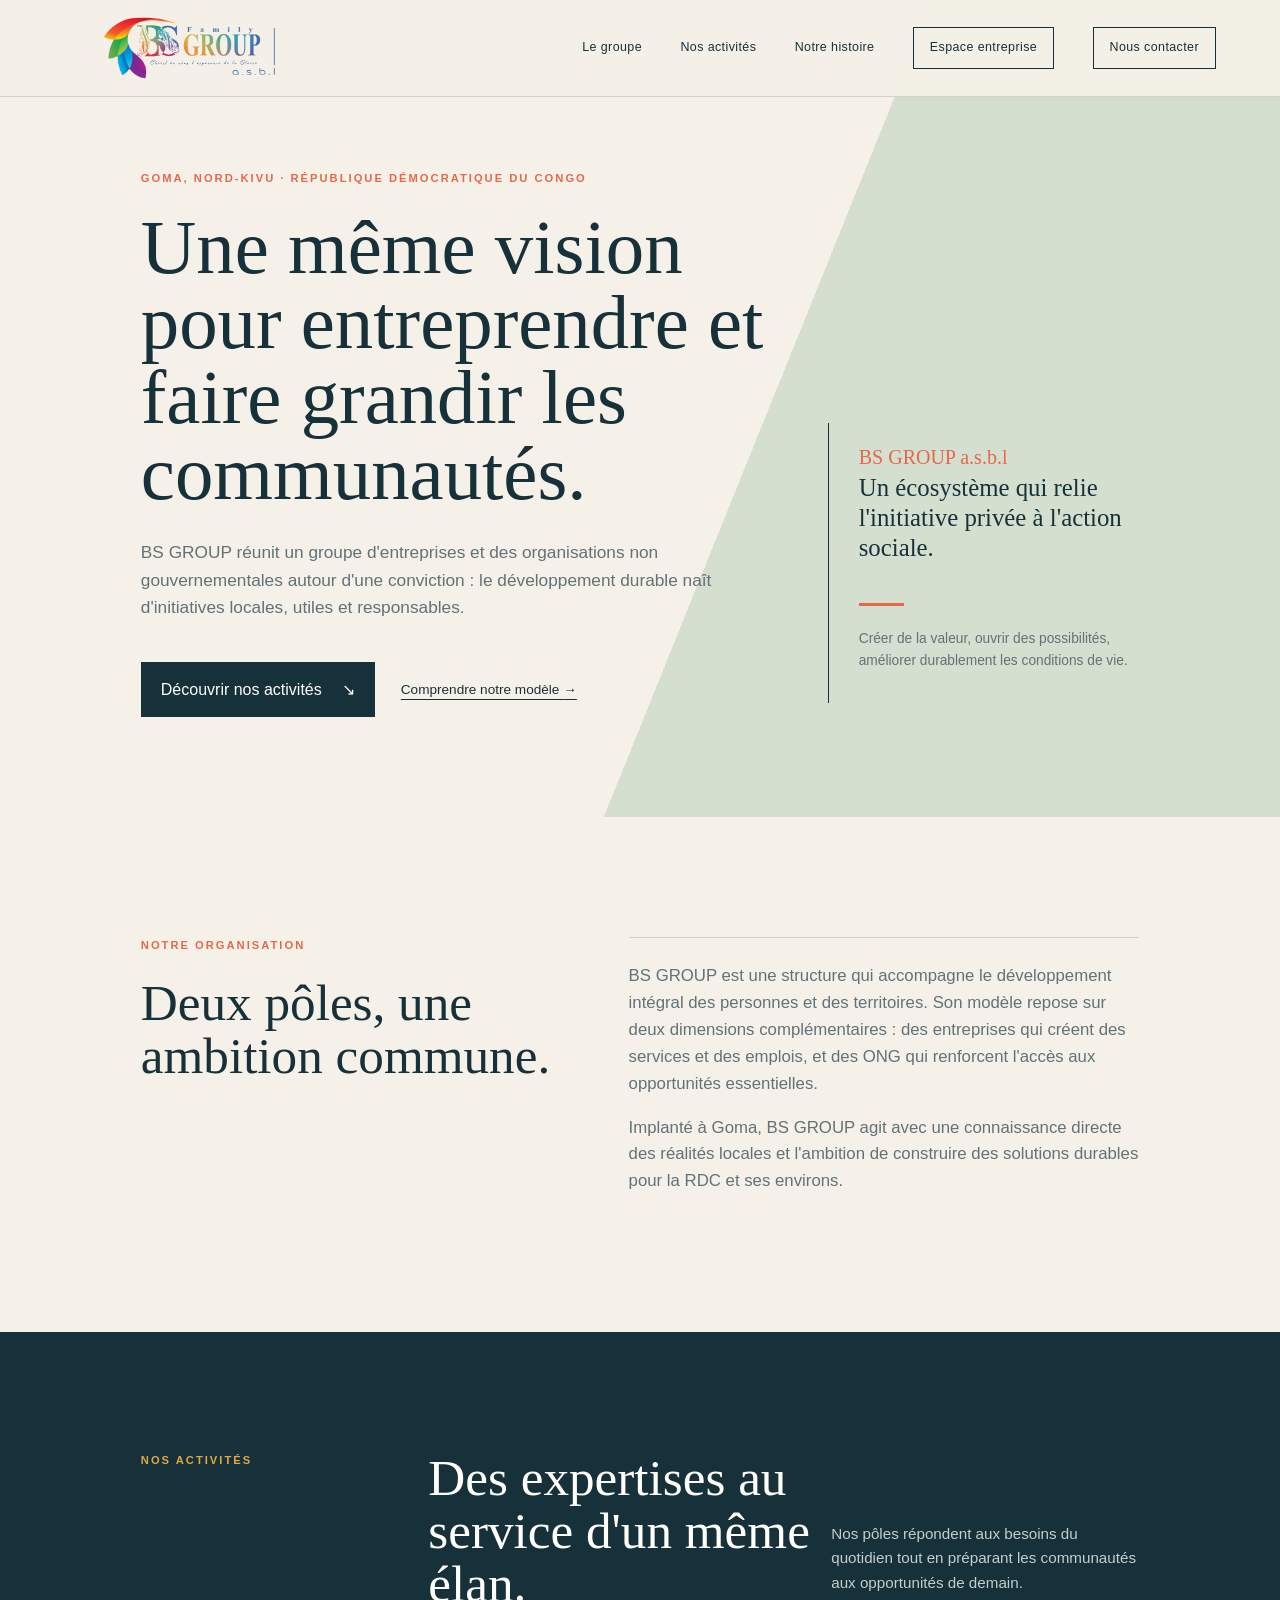
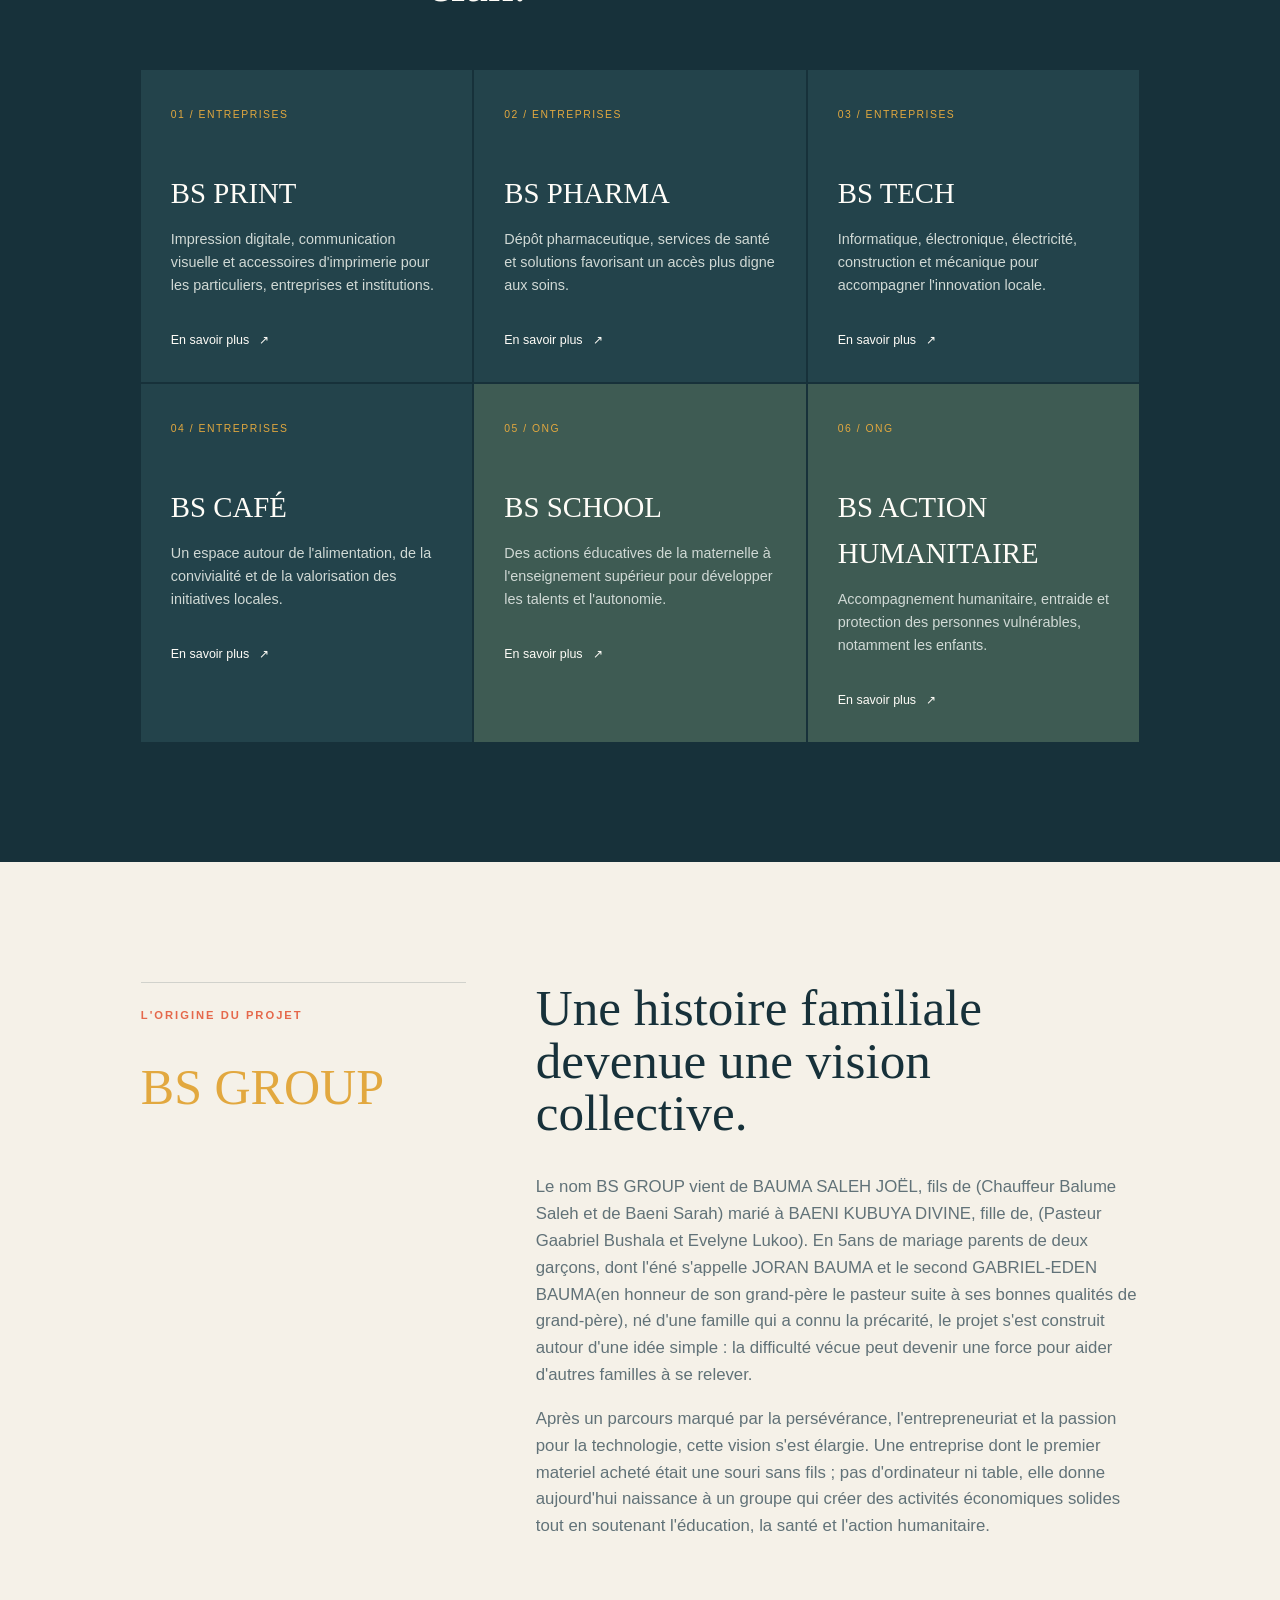
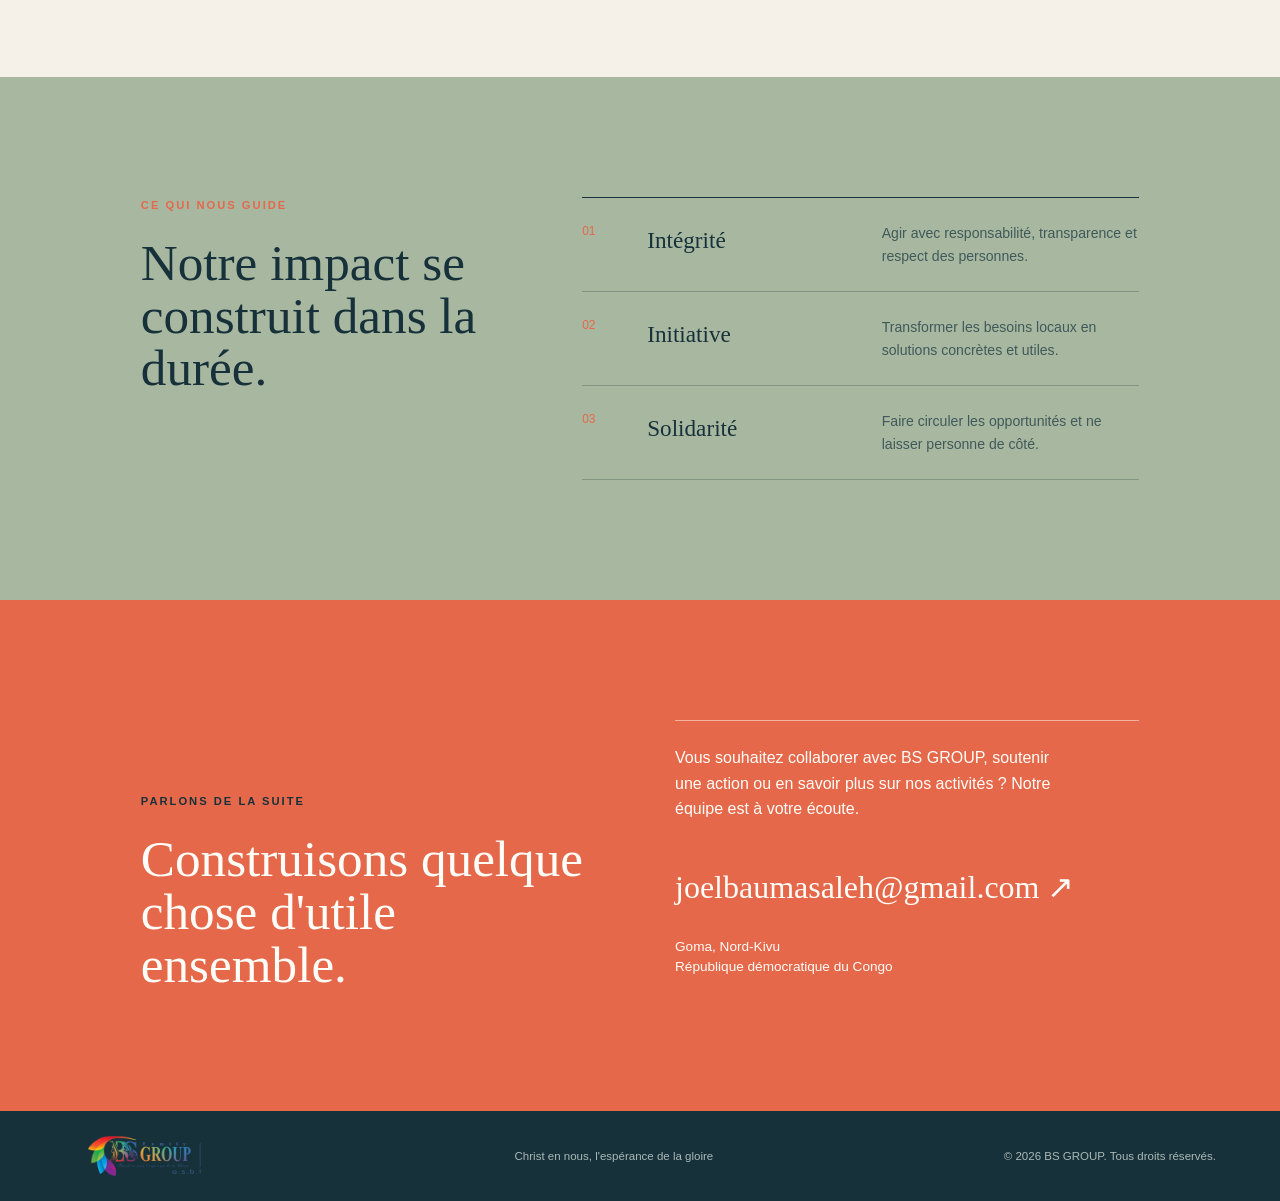
==== index.html @ 717a578d "Refresh mobile portal assets" ====
<!DOCTYPE html>
<html lang="fr">

<head>
  <meta charset="UTF-8">
  <meta name="viewport" content="width=device-width, initial-scale=1.0">
  <meta name="description" content="À Goma, BS GROUP a.s.b.l. réunit des entreprises et des ONG engagées dans l'entrepreneuriat, l'éducation, la santé et le développement communautaire en RDC.">
  <meta name="author" content="BS GROUP a.s.b.l.">
  <meta property="og:type" content="website">
  <meta property="og:locale" content="fr_CD">
  <meta property="og:site_name" content="BS GROUP a.s.b.l.">
  <meta property="og:title" content="BS GROUP a.s.b.l. à Goma | Entreprendre et agir">
  <meta property="og:description" content="Des entreprises et des ONG engagées dans l'entrepreneuriat, l'éducation, la santé et le développement communautaire à Goma et en RDC.">
  <title>BS GROUP a.s.b.l. à Goma | Christ en nous l'espérance de la gloire </title>
  <link rel="stylesheet" href="stylle.css">
</head>

<body>
  <header class="site-header">
    <a class="brand" href="#accueil" aria-label="BS GROUP a.s.b.l., accueil">
      <img class="brand-logo" src="./logo%20bs%20group%20asbl.png" alt="logo bs group asbl">
    </a>
    <nav class="site-nav" aria-label="Navigation principale">
      <a href="#groupe">Le groupe</a>
      <a href="#activites">Nos activités</a>
      <a href="#histoire">Notre histoire</a>
      <a href="stock.html?v=6b68643" class="nav-cta">Espace entreprise</a>
      <a href="#contact" class="nav-cta">Nous contacter</a>
    </nav>
  </header>

  <main>
    <section class="hero" id="accueil">
      <div class="hero-content">
        <p class="eyebrow">Goma, Nord-Kivu · République démocratique du Congo</p>
        <h1>Une même vision pour entreprendre et faire grandir les communautés.</h1>
        <p class="hero-intro">BS GROUP réunit un groupe d'entreprises et des organisations non gouvernementales autour d'une conviction : le développement durable naît d'initiatives locales, utiles et responsables.</p>
        <div class="hero-actions">
          <a class="button button-primary" href="#activites">Découvrir nos activités <span aria-hidden="true">↘</span></a>
          <a class="text-link" href="#groupe">Comprendre notre modèle <span aria-hidden="true">→</span></a>
        </div>
      </div>
      <div class="hero-aside" aria-label="Présentation de BS GROUP">
        <span class="hero-number">BS GROUP a.s.b.l</span>
        <p>Un écosystème qui relie l'initiative privée à l'action sociale.</p>
        <span class="hero-line"></span>
        <p class="hero-aside-small">Créer de la valeur, ouvrir des possibilités, améliorer durablement les conditions de vie.</p>
      </div>
    </section>

    <section class="intro section" id="groupe">
      <div class="section-heading">
        <p class="eyebrow">Notre organisation</p>
        <h2>Deux pôles, une ambition commune.</h2>
      </div>
      <div class="intro-copy">
        <p>BS GROUP est une structure qui accompagne le développement intégral des personnes et des territoires. Son modèle repose sur deux dimensions complémentaires : des entreprises qui créent des services et des emplois, et des ONG qui renforcent l'accès aux opportunités essentielles.</p>
        <p>Implanté à Goma, BS GROUP agit avec une connaissance directe des réalités locales et l'ambition de construire des solutions durables pour la RDC et ses environs.</p>
      </div>
    </section>

    <section class="activities section" id="activites">
      <div class="section-heading section-heading-wide">
        <p class="eyebrow">Nos activités</p>
        <h2>Des expertises au service d'un même élan.</h2>
        <p>Nos pôles répondent aux besoins du quotidien tout en préparant les communautés aux opportunités de demain.</p>
      </div>
      <div class="activity-grid">
        <details class="activity-card business-card">
          <summary><span class="card-index">01 / ENTREPRISES</span><h3>BS PRINT</h3><p>Impression digitale, communication visuelle et accessoires d'imprimerie pour les particuliers, entreprises et institutions.</p><span class="details-toggle">En savoir plus <span aria-hidden="true">↗</span></span></summary>
          <div class="card-details">
            <ul class="card-meta">
              <li><strong>Clients</strong><span>Particuliers, PME, institutions</span></li>
              <li><strong>Services</strong><span>Flyers, cartes, impressions sur mesure</span></li>
              <li><strong>Valeur</strong><span>Un service rapide et accessible localement</span></li>
            </ul>
          </div>
        </details>

        <details class="activity-card business-card">
          <summary><span class="card-index">02 / ENTREPRISES</span><h3>BS PHARMA</h3><p>Dépôt pharmaceutique, services de santé et solutions favorisant un accès plus digne aux soins.</p><span class="details-toggle">En savoir plus <span aria-hidden="true">↗</span></span></summary>
          <div class="card-details">
            <ul class="card-meta">
              <li><strong>Mission</strong><span>Renforcer l'accès aux produits de santé</span></li>
              <li><strong>Public</strong><span>Collectivités, patients, professionnels</span></li>
              <li><strong>Impact</strong><span>Une meilleure disponibilité et qualité de service</span></li>
            </ul>
          </div>
        </details>

        <details class="activity-card business-card">
          <summary><span class="card-index">03 / ENTREPRISES</span><h3>BS TECH</h3><p>Informatique, électronique, électricité, construction et mécanique pour accompagner l'innovation locale.</p><span class="details-toggle">En savoir plus <span aria-hidden="true">↗</span></span></summary>
          <div class="card-details">
            <ul class="card-meta">
              <li><strong>Expertise</strong><span>Maintenance, installation et solutions techniques</span></li>
              <li><strong>Domaines</strong><span>Électricité, mécanique, numérique, bâtiment</span></li>
              <li><strong>Objectif</strong><span>Renforcer la capacité locale de production</span></li>
            </ul>
          </div>
        </details>

        <details class="activity-card business-card">
          <summary><span class="card-index">04 / ENTREPRISES</span><h3>BS CAFÉ</h3><p>Un espace autour de l'alimentation, de la convivialité et de la valorisation des initiatives locales.</p><span class="details-toggle">En savoir plus <span aria-hidden="true">↗</span></span></summary>
          <div class="card-details">
            <ul class="card-meta">
              <li><strong>Ambiance</strong><span>Lieu de rencontre et d'échange</span></li>
              <li><strong>Focus</strong><span>Produits locaux, service de qualité, accueil</span></li>
              <li><strong>Effet</strong><span>Créer un lien social autour de la communauté</span></li>
            </ul>
          </div>
        </details>

        <details class="activity-card ngo-card">
          <summary><span class="card-index">05 / ONG</span><h3>BS SCHOOL</h3><p>Des actions éducatives de la maternelle à l'enseignement supérieur pour développer les talents et l'autonomie.</p><span class="details-toggle">En savoir plus <span aria-hidden="true">↗</span></span></summary>
          <div class="card-details">
            <ul class="card-meta">
              <li><strong>Public</strong><span>Élèves, étudiants, familles, enseignants</span></li>
              <li><strong>Niveau</strong><span>De la maternelle à l'université</span></li>
              <li><strong>Vision</strong><span>Former des talents utiles à la communauté</span></li>
            </ul>
          </div>
        </details>

        <details class="activity-card ngo-card">
          <summary><span class="card-index">06 / ONG</span><h3>BS ACTION HUMANITAIRE</h3><p>Accompagnement humanitaire, entraide et protection des personnes vulnérables, notamment les enfants.</p><span class="details-toggle">En savoir plus <span aria-hidden="true">↗</span></span></summary>
          <div class="card-details">
            <ul class="card-meta">
              <li><strong>Appui</strong><span>Protection, aide sociale, soutien concret</span></li>
              <li><strong>Cible</strong><span>Familles vulnérables, enfants et personnes en besoin</span></li>
              <li><strong>Engagement</strong><span>Une réponse locale, humaine et durable</span></li>
            </ul>
          </div>
        </details>
      </div>
    </section>

    <section class="story section" id="histoire">
      <div class="story-label"><p class="eyebrow">L'origine du projet</p><span class="story-year">BS GROUP</span></div>
      <div class="story-content">
        <h2>Une histoire familiale devenue une vision collective.</h2>
        <p>Le nom BS GROUP vient de BAUMA SALEH JOËL, fils de (Chauffeur Balume Saleh et de Baeni Sarah) marié à BAENI KUBUYA DIVINE, fille de, (Pasteur Gaabriel Bushala et Evelyne Lukoo). En 5ans de mariage parents de deux garçons, dont l'éné s'appelle JORAN BAUMA et le second GABRIEL-EDEN BAUMA(en honneur de son grand-père le pasteur suite à ses bonnes qualités de grand-père), né d'une famille qui a connu la précarité, le projet s'est construit autour d'une idée simple : la difficulté vécue peut devenir une force pour aider d'autres familles à se relever.</p>
        <p>Après un parcours marqué par la persévérance, l'entrepreneuriat et la passion pour la technologie, cette vision s'est élargie. Une entreprise dont le premier materiel acheté était une souri sans fils ; pas d'ordinateur ni table, elle donne aujourd'hui naissance à un groupe qui créer des activités économiques solides tout en soutenant l'éducation, la santé et l'action humanitaire.</p>
      </div>
    </section>

    <section class="values section">
      <div class="section-heading"><p class="eyebrow">Ce qui nous guide</p><h2>Notre impact se construit dans la durée.</h2></div>
      <div class="values-list">
        <div><span>01</span><h3>Intégrité</h3><p>Agir avec responsabilité, transparence et respect des personnes.</p></div>
        <div><span>02</span><h3>Initiative</h3><p>Transformer les besoins locaux en solutions concrètes et utiles.</p></div>
        <div><span>03</span><h3>Solidarité</h3><p>Faire circuler les opportunités et ne laisser personne de côté.</p></div>
      </div>
    </section>

    <section class="contact section" id="contact">
      <div><p class="eyebrow">Parlons de la suite</p><h2>Construisons quelque chose d'utile ensemble.</h2></div>
      <div class="contact-details"><p>Vous souhaitez collaborer avec BS GROUP, soutenir une action ou en savoir plus sur nos activités ? Notre équipe est à votre écoute.</p><a class="contact-email" href="https://mail.google.com/mail/?view=cm&amp;fs=1&amp;to=joelbaumasaleh%40gmail.com" target="_blank" rel="noopener">joelbaumasaleh@gmail.com <span aria-hidden="true">↗</span></a><p class="contact-location">Goma, Nord-Kivu<br>République démocratique du Congo</p></div>
    </section>
  </main>

  <footer class="site-footer">
    <img class="footer-logo" src="./logo%20bs%20group%20asbl.png" alt="BS GROUP a.s.b.l.">
    <p>Christ en nous, l'espérance de la gloire</p>
    <p>© 2026 BS GROUP. Tous droits réservés.</p>
  </footer> 
  <script type="application/ld+json">
    {
      "@context": "https://schema.org",
      "@type": "NGO",
      "name": "BS GROUP a.s.b.l.",
      "description": "Organisation basée à Goma, engagée dans l'entrepreneuriat, l'éducation, la santé et le développement communautaire en RDC.",
      "email": "contact@bsgroup.cd",
      "address": {
        "@type": "PostalAddress",
        "addressLocality": "Goma",
        "addressRegion": "Nord-Kivu",
        "addressCountry": "CD"
      }
    }
  </script>
</body>

</html>
---- stylle.css ----
:root {
  --ink: #17313a;
  --muted: #617278;
  --paper: #f5f1e8;
  --white: #fffdf8;
  --coral: #e5684b;
  --gold: #e2a83f;
  --sage: #a8b8a0;
  --line: rgba(23, 49, 58, 0.16);
  --serif: Georgia, 'Times New Roman', serif;
  --sans: 'Trebuchet MS', 'Segoe UI', sans-serif;
}
* { box-sizing: border-box; }
html { scroll-behavior: smooth; }
body { margin: 0; background: var(--paper); color: var(--ink); font-family: var(--sans); line-height: 1.6; }
a { color: inherit; }
.site-header { align-items: center; background: rgba(245, 241, 232, 0.96); border-bottom: 1px solid var(--line); display: flex; justify-content: space-between; padding: 16px clamp(22px, 5vw, 76px); position: absolute; top: 0; width: 100%; z-index: 10; }
.brand { display: inline-flex; text-decoration: none; }
.brand-logo { display: block; height: 64px; object-fit: contain; width: min(250px, 38vw); }
.site-nav { align-items: center; display: flex; gap: clamp(17px, 3vw, 42px); }
.site-nav a { font-size: 0.78rem; letter-spacing: 0.4px; text-decoration: none; }
.site-nav a:hover, .text-link:hover, .activity-card a:hover { color: var(--coral); }
.nav-cta { border: 1px solid var(--ink); padding: 10px 16px; }
.hero { align-items: end; background: linear-gradient(112deg, var(--paper) 0 58%, #d5dfd0 58% 100%); display: grid; gap: 40px; grid-template-columns: minmax(0, 1.35fr) minmax(230px, 0.65fr); min-height: 720px; padding: 170px clamp(22px, 11vw, 170px) 100px; }
.hero-content { max-width: 720px; }
.eyebrow { color: var(--coral); font-size: 0.7rem; font-weight: bold; letter-spacing: 2px; margin: 0 0 22px; text-transform: uppercase; }
h1, h2, h3, p { margin-top: 0; }
h1, h2, h3 { font-family: var(--serif); font-weight: normal; }
h1 { font-size: clamp(3.1rem, 6vw, 6.3rem); line-height: 0.98; margin-bottom: 28px; max-width: 780px; }
.hero-intro { color: var(--muted); font-size: 1.08rem; max-width: 600px; }
.hero-actions { align-items: center; display: flex; flex-wrap: wrap; gap: 26px; margin-top: 40px; }
.button { display: inline-flex; gap: 20px; padding: 15px 20px; text-decoration: none; }
.button-primary { background: var(--ink); color: var(--white); }
.button-primary:hover { background: var(--coral); }
.text-link { font-size: 0.85rem; text-underline-offset: 5px; }
.hero-aside { border-left: 1px solid var(--ink); margin-bottom: 14px; padding: 18px 0 18px 30px; }
.hero-number { color: var(--coral); font-family: var(--serif); font-size: 20px; }
.hero-aside p { font-family: var(--serif); font-size: 1.55rem; line-height: 1.2; max-width: 270px; }
.hero-line { background: var(--coral); display: block; height: 3px; margin: 40px 0 22px; width: 45px; }
.hero-aside .hero-aside-small { color: var(--muted); font-family: var(--sans); font-size: 0.86rem; line-height: 1.6; }
.section { padding: 120px clamp(22px, 11vw, 170px); }
.intro { display: grid; gap: 70px; grid-template-columns: minmax(250px, 0.9fr) minmax(0, 1.1fr); }
.section-heading h2, .story h2, .contact h2 { font-size: clamp(2.5rem, 4vw, 4.4rem); line-height: 1.03; margin-bottom: 0; }
.intro-copy { border-top: 1px solid var(--line); padding-top: 25px; }
.intro-copy p { color: var(--muted); font-size: 1.05rem; max-width: 580px; }
.activities { background: var(--ink); color: var(--white); }
.section-heading-wide { display: grid; gap: 18px; grid-template-columns: 0.7fr 1fr 0.8fr; margin-bottom: 60px; }
.section-heading-wide .eyebrow { color: var(--gold); }
.section-heading-wide h2 { font-size: clamp(2.2rem, 4vw, 4rem); }
.section-heading-wide > p:last-child { align-self: end; color: #c4cecb; font-size: 0.95rem; }
.activity-grid { display: grid; gap: 2px; grid-template-columns: repeat(3, 1fr); }
.activity-card { min-height: 290px; padding: 30px; transition: transform 180ms ease; }
.activity-card:hover { transform: translateY(-6px); }
.business-card { background: #23434b; }
.ngo-card { background: #3e5b53; }
.card-index { color: var(--gold); font-size: 0.65rem; letter-spacing: 1.5px; }
.activity-card h3 { font-size: 1.8rem; margin: 44px 0 12px; }
.activity-card p { color: #d0d9d5; font-size: 0.9rem; max-width: 280px; }
.activity-card summary { cursor: pointer; list-style: none; }
.activity-card summary::-webkit-details-marker { display: none; }
.activity-card summary { display: block; }
.details-toggle { color: var(--white); display: inline-flex; font-size: 0.78rem; gap: 10px; margin-top: 20px; text-decoration: none; }
.card-details { margin-top: 22px; }
.card-meta { list-style: none; margin: 0; padding: 0; display: grid; gap: 10px; }
.card-meta li { display: grid; gap: 3px; }
.card-meta strong { color: var(--white); font-size: 0.68rem; letter-spacing: 0.12em; text-transform: uppercase; }
.card-meta span { color: #dfe8e5; font-size: 0.8rem; line-height: 1.5; }
.business-login { align-items: center; border: 1px solid rgba(255, 253, 248, 0.55); color: var(--white); display: inline-flex; font-size: 0.78rem; gap: 12px; margin-top: 24px; padding: 9px 12px; text-decoration: none; }
.business-login:hover { background: var(--white); color: var(--ink); }
.business-login:focus-visible { outline: 2px solid var(--gold); outline-offset: 3px; }
.story { display: grid; gap: 70px; grid-template-columns: 0.7fr 1.3fr; }
.story-label { border-top: 1px solid var(--line); padding-top: 24px; }
.story-year { color: var(--gold); font-family: var(--serif); font-size: 50PX; }
.story-content { max-width: 700px; }
.story-content h2 { margin-bottom: 34px; }
.story-content p { color: var(--muted); font-size: 1.05rem; }
.values { background: var(--sage); display: grid; gap: 70px; grid-template-columns: 0.8fr 1.2fr; }
.values-list { border-top: 1px solid var(--ink); }
.values-list > div { align-items: start; border-bottom: 1px solid rgba(23, 49, 58, 0.25); display: grid; gap: 20px; grid-template-columns: 45px 1fr 1.2fr; padding: 24px 0; }
.values-list span { color: var(--coral); font-size: 0.75rem; }
.values-list h3 { font-size: 1.45rem; margin: 0; }
.values-list p { color: #40595a; font-size: 0.88rem; margin: 0; }
.contact { align-items: end; background: var(--coral); color: var(--white); display: grid; gap: 70px; grid-template-columns: 1fr 1fr; }
.contact .eyebrow { color: var(--ink); }
.contact h2 { max-width: 570px; }
.contact-details { border-top: 1px solid rgba(255, 253, 248, 0.5); padding-top: 24px; }
.contact-details > p:first-child { max-width: 400px; }
.contact-email { display: inline-block; font-family: var(--serif); font-size: clamp(1.3rem, 2.5vw, 2.1rem); margin: 24px 0; text-decoration: none; }
.contact-location { font-size: 0.85rem; line-height: 1.5; }
.site-footer { align-items: center; background: var(--ink); color: var(--white); display: flex; gap: 40px; justify-content: space-between; padding: 24px clamp(22px, 5vw, 76px); }
.footer-logo { display: block; height: 42px; object-fit: contain; width: 160px; }
.site-footer p { color: #aab9b7; font-size: 0.72rem; margin: 0; }
@media (max-width: 800px) {
  .site-header { align-items: flex-start; flex-direction: column; gap: 18px; padding: 18px 22px; position: relative; }
  .brand-logo { height: 58px; width: min(280px, 82vw); }
  .site-nav { flex-wrap: wrap; gap: 12px 20px; }
  .nav-cta { padding: 7px 10px; }
  .hero { background: var(--paper); display: block; min-height: auto; padding: 90px 22px 80px; }
  h1 { font-size: clamp(3rem, 15vw, 5rem); }
  .hero-aside { margin-top: 70px; }
  .section { padding: 80px 22px; }
  .intro, .story, .values, .contact { display: block; }
  .intro-copy, .story-content, .values-list, .contact-details { margin-top: 45px; }
  .section-heading-wide { display: block; margin-bottom: 40px; }
  .section-heading-wide > p:last-child { margin-top: 24px; }
  .activity-grid { grid-template-columns: 1fr; }
  .activity-card { min-height: 250px; }
  .values-list > div { grid-template-columns: 38px 1fr; }
  .values-list p { grid-column: 2; }
  .contact-details { padding-bottom: 10px; }
  .site-footer { align-items: flex-start; flex-direction: column; gap: 16px; }
}
@media (prefers-reduced-motion: reduce) {
  html { scroll-behavior: auto; }
  .activity-card { transition: none; }
}
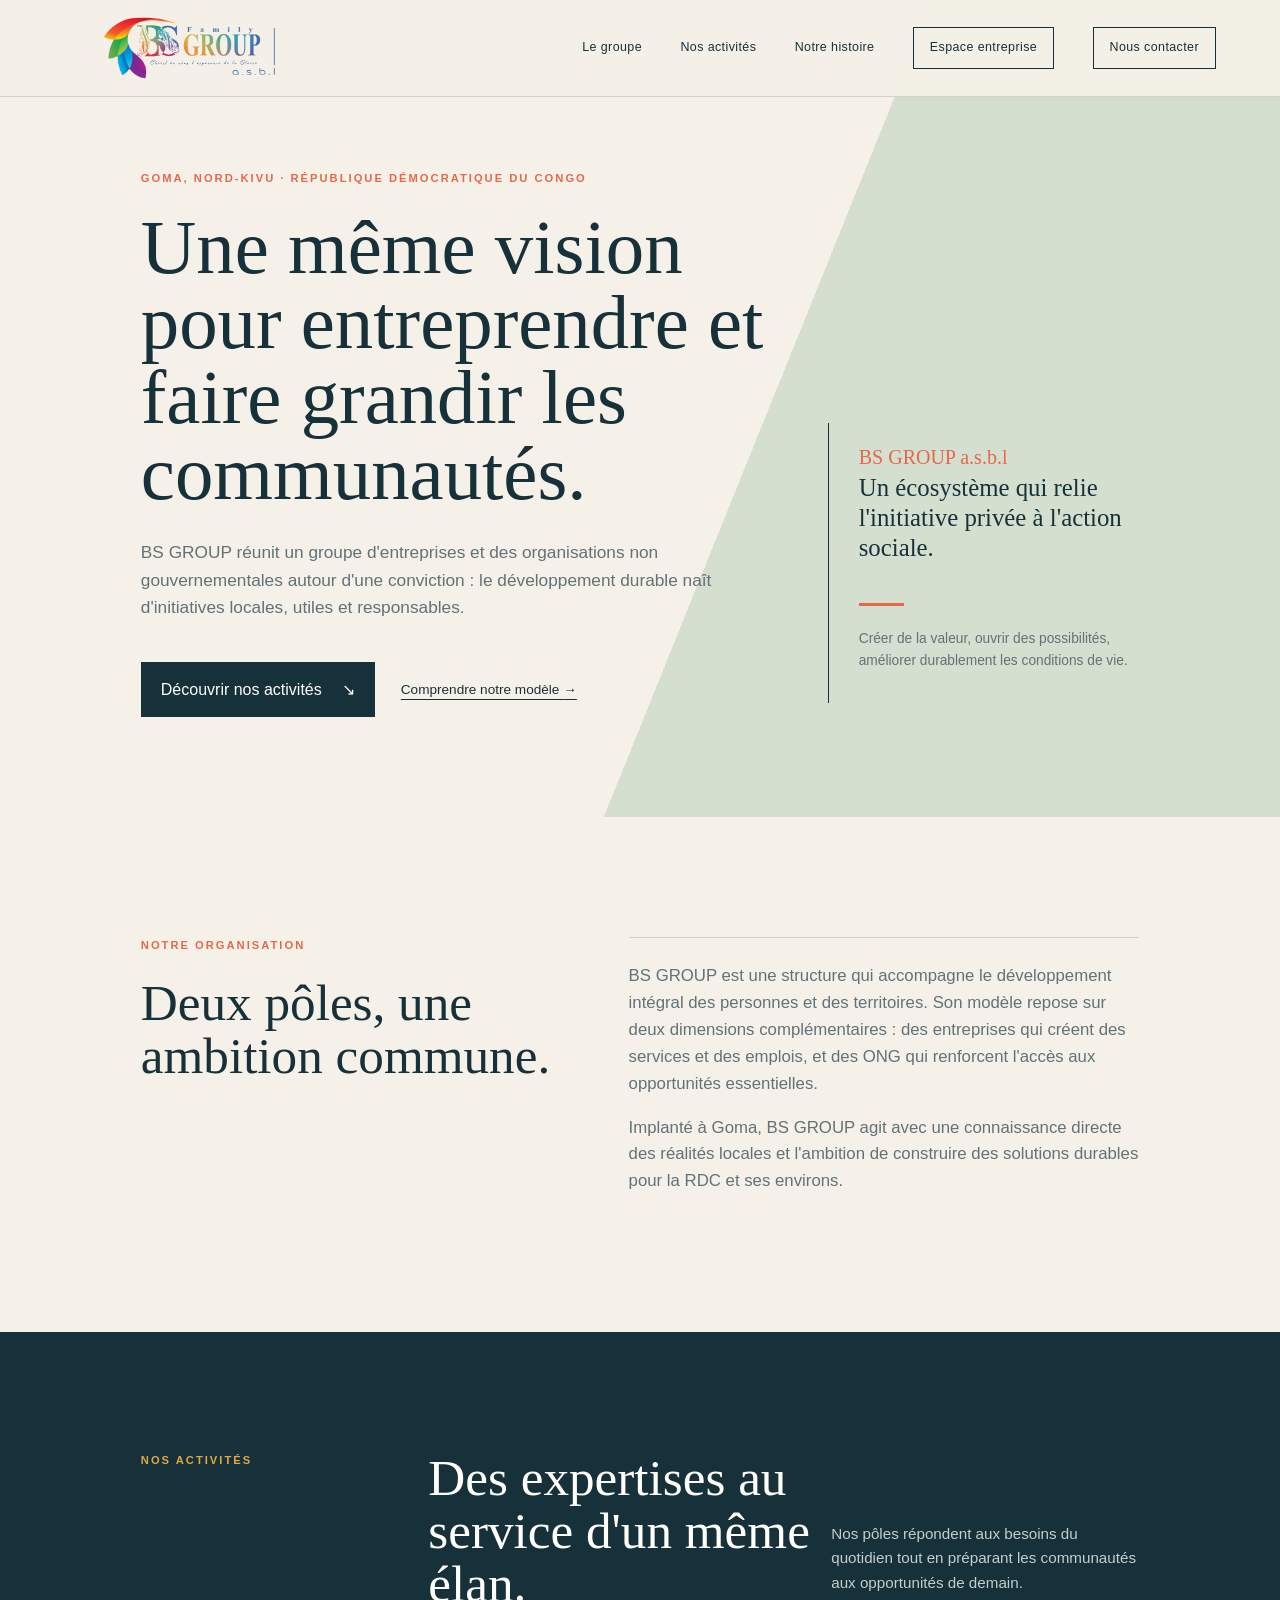
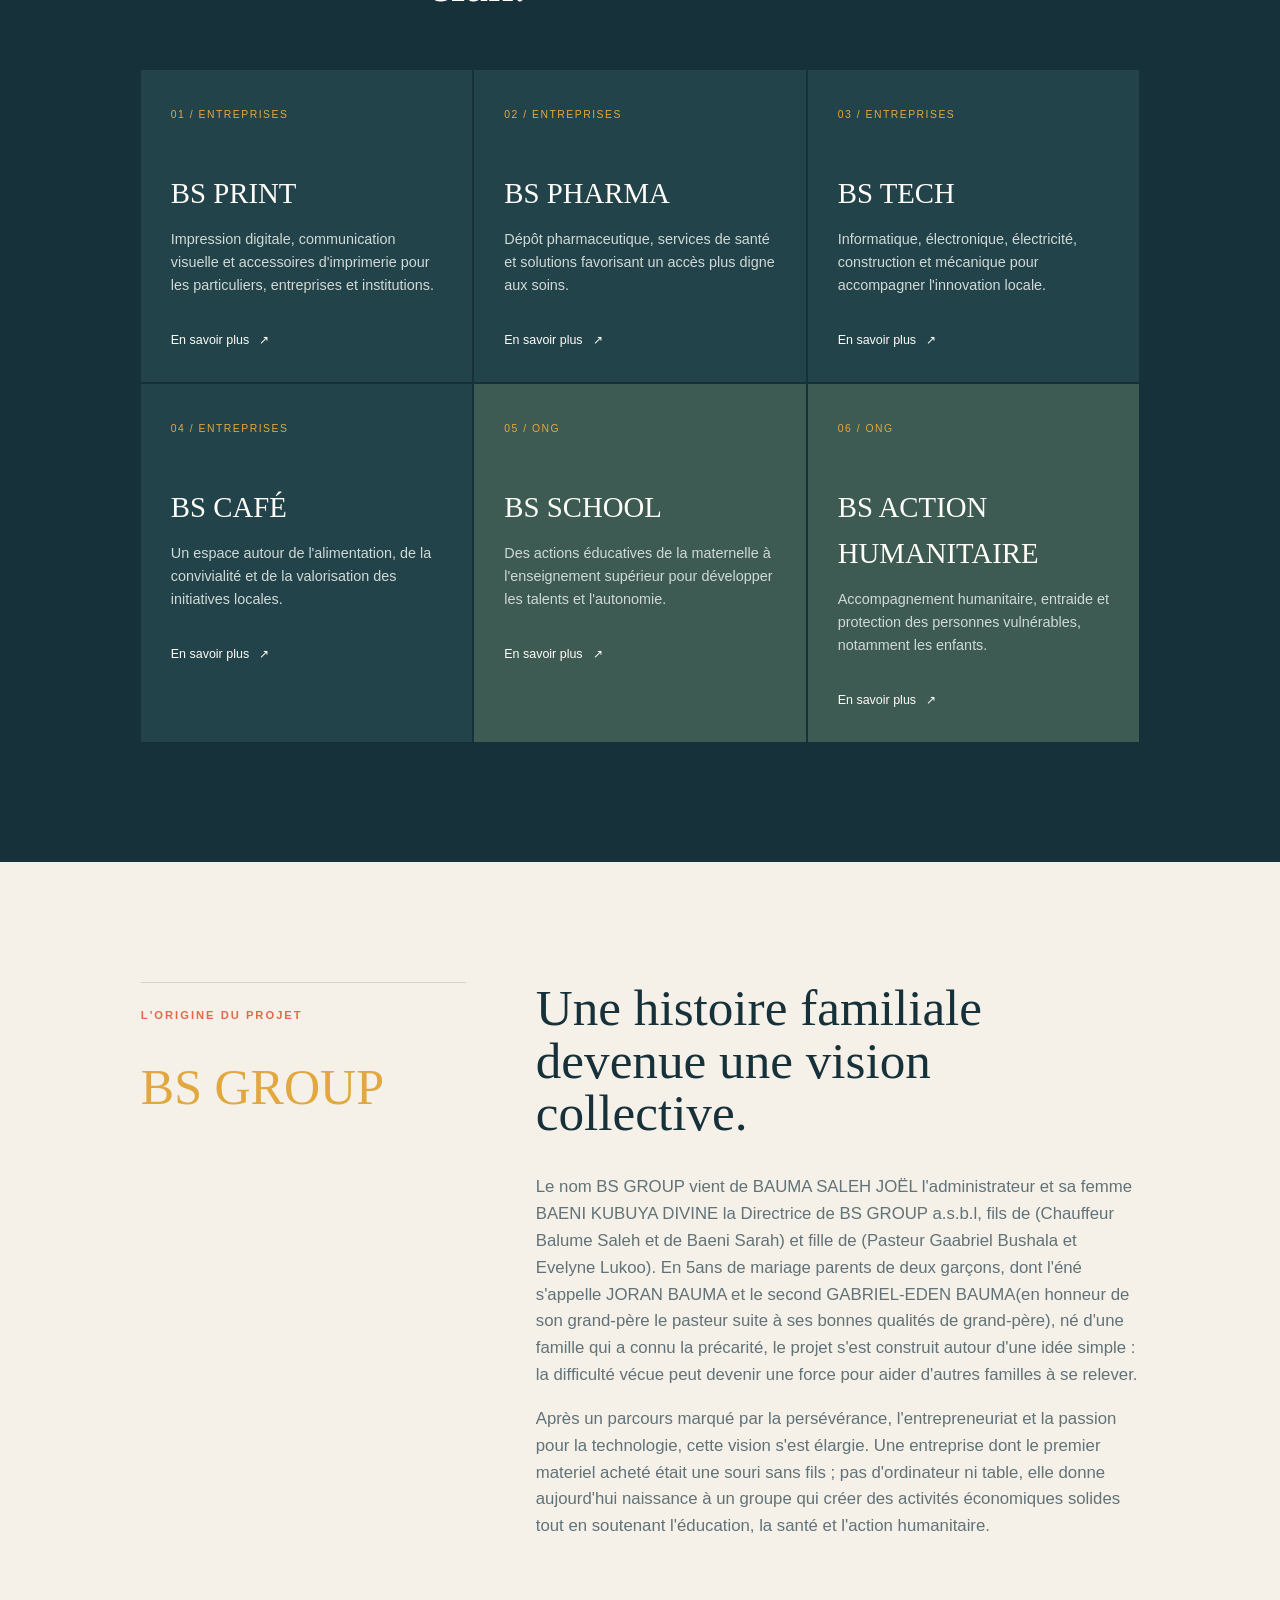
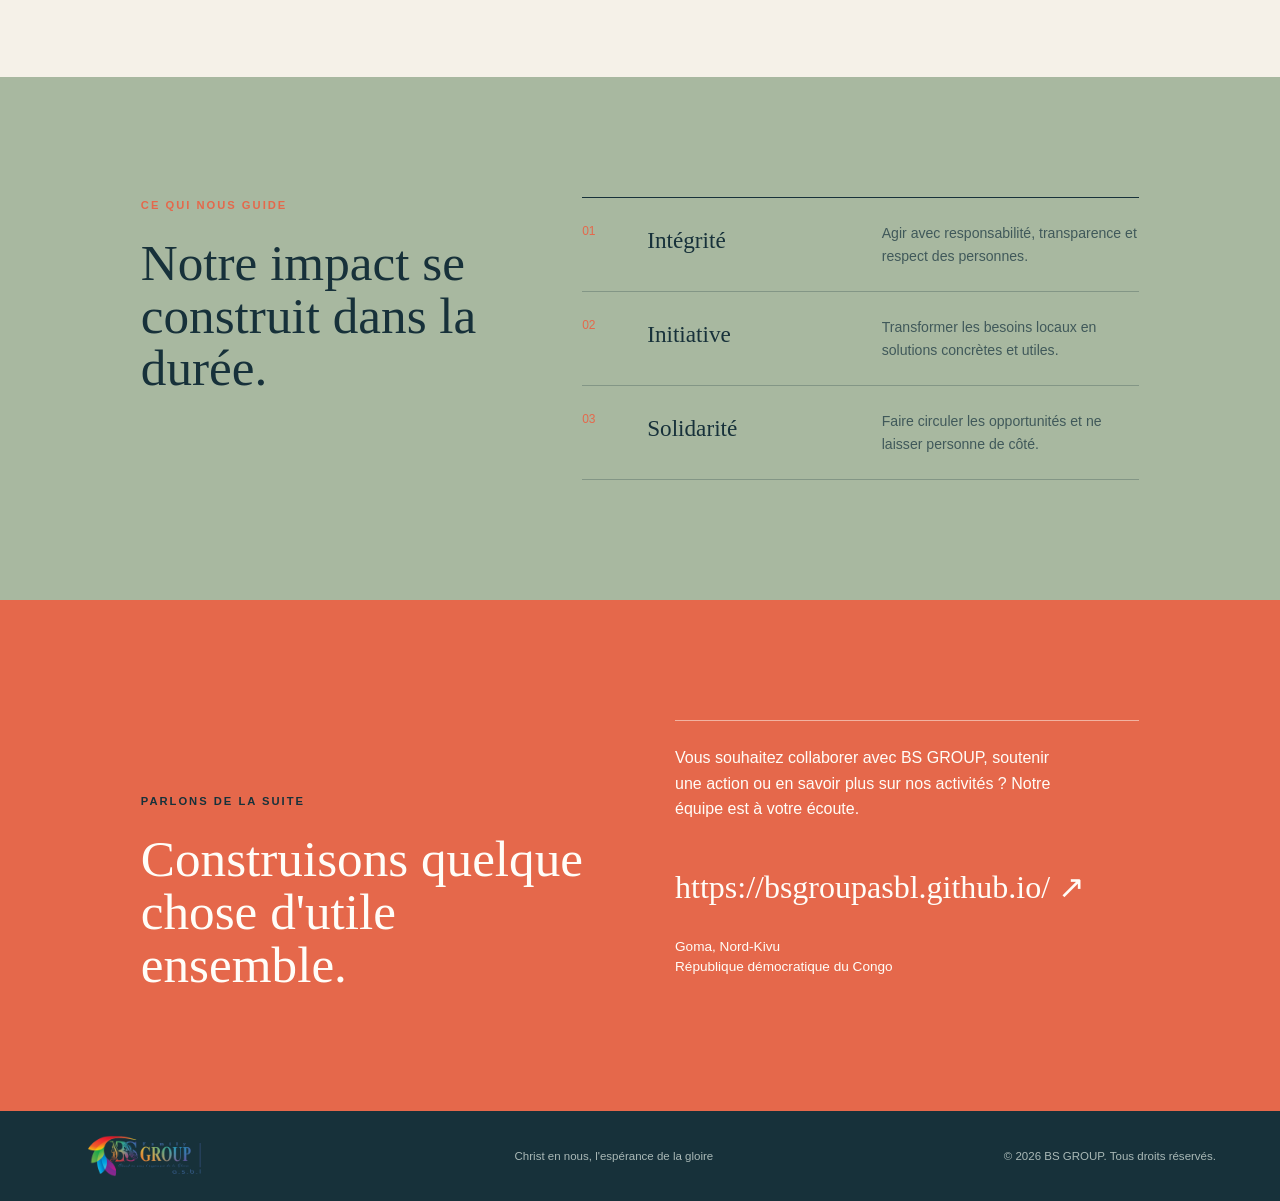
==== commit a09c6925: "Update index.html" ====
--- a/index.html
+++ b/index.html
@@ -24,7 +24,7 @@
       <a href="#groupe">Le groupe</a>
       <a href="#activites">Nos activités</a>
       <a href="#histoire">Notre histoire</a>
-      <a href="stock.html?v=6b68643" class="nav-cta">Espace entreprise</a>
+      <a href="stock.html?v=prenom-nom-2" class="nav-cta">Espace entreprise</a>
       <a href="#contact" class="nav-cta">Nous contacter</a>
     </nav>
   </header>
@@ -138,7 +138,7 @@
       <div class="story-label"><p class="eyebrow">L'origine du projet</p><span class="story-year">BS GROUP</span></div>
       <div class="story-content">
         <h2>Une histoire familiale devenue une vision collective.</h2>
-        <p>Le nom BS GROUP vient de BAUMA SALEH JOËL, fils de (Chauffeur Balume Saleh et de Baeni Sarah) marié à BAENI KUBUYA DIVINE, fille de, (Pasteur Gaabriel Bushala et Evelyne Lukoo). En 5ans de mariage parents de deux garçons, dont l'éné s'appelle JORAN BAUMA et le second GABRIEL-EDEN BAUMA(en honneur de son grand-père le pasteur suite à ses bonnes qualités de grand-père), né d'une famille qui a connu la précarité, le projet s'est construit autour d'une idée simple : la difficulté vécue peut devenir une force pour aider d'autres familles à se relever.</p>
+        <p>Le nom BS GROUP vient de BAUMA SALEH JOËL l'administrateur et sa femme BAENI KUBUYA DIVINE la Directrice de BS GROUP a.s.b.l, fils de (Chauffeur Balume Saleh et de Baeni Sarah) et fille de (Pasteur Gaabriel Bushala et Evelyne Lukoo). En 5ans de mariage parents de deux garçons, dont l'éné s'appelle JORAN BAUMA et le second GABRIEL-EDEN BAUMA(en honneur de son grand-père le pasteur suite à ses bonnes qualités de grand-père), né d'une famille qui a connu la précarité, le projet s'est construit autour d'une idée simple : la difficulté vécue peut devenir une force pour aider d'autres familles à se relever.</p>
         <p>Après un parcours marqué par la persévérance, l'entrepreneuriat et la passion pour la technologie, cette vision s'est élargie. Une entreprise dont le premier materiel acheté était une souri sans fils ; pas d'ordinateur ni table, elle donne aujourd'hui naissance à un groupe qui créer des activités économiques solides tout en soutenant l'éducation, la santé et l'action humanitaire.</p>
       </div>
     </section>
@@ -154,7 +154,7 @@
 
     <section class="contact section" id="contact">
       <div><p class="eyebrow">Parlons de la suite</p><h2>Construisons quelque chose d'utile ensemble.</h2></div>
-      <div class="contact-details"><p>Vous souhaitez collaborer avec BS GROUP, soutenir une action ou en savoir plus sur nos activités ? Notre équipe est à votre écoute.</p><a class="contact-email" href="https://mail.google.com/mail/?view=cm&amp;fs=1&amp;to=joelbaumasaleh%40gmail.com" target="_blank" rel="noopener">joelbaumasaleh@gmail.com <span aria-hidden="true">↗</span></a><p class="contact-location">Goma, Nord-Kivu<br>République démocratique du Congo</p></div>
+      <div class="contact-details"><p>Vous souhaitez collaborer avec BS GROUP, soutenir une action ou en savoir plus sur nos activités ? Notre équipe est à votre écoute.</p><a class="contact-email" href="https://mail.google.com/mail/?view=cm&amp;fs=1&amp;to=joelbaumasaleh%40gmail.com" target="_blank" rel="noopener">https://bsgroupasbl.github.io/ <span aria-hidden="true">↗</span></a><p class="contact-location">Goma, Nord-Kivu<br>République démocratique du Congo</p></div>
     </section>
   </main>
 
@@ -180,4 +180,4 @@
   </script>
 </body>
 
-</html>+</html>
